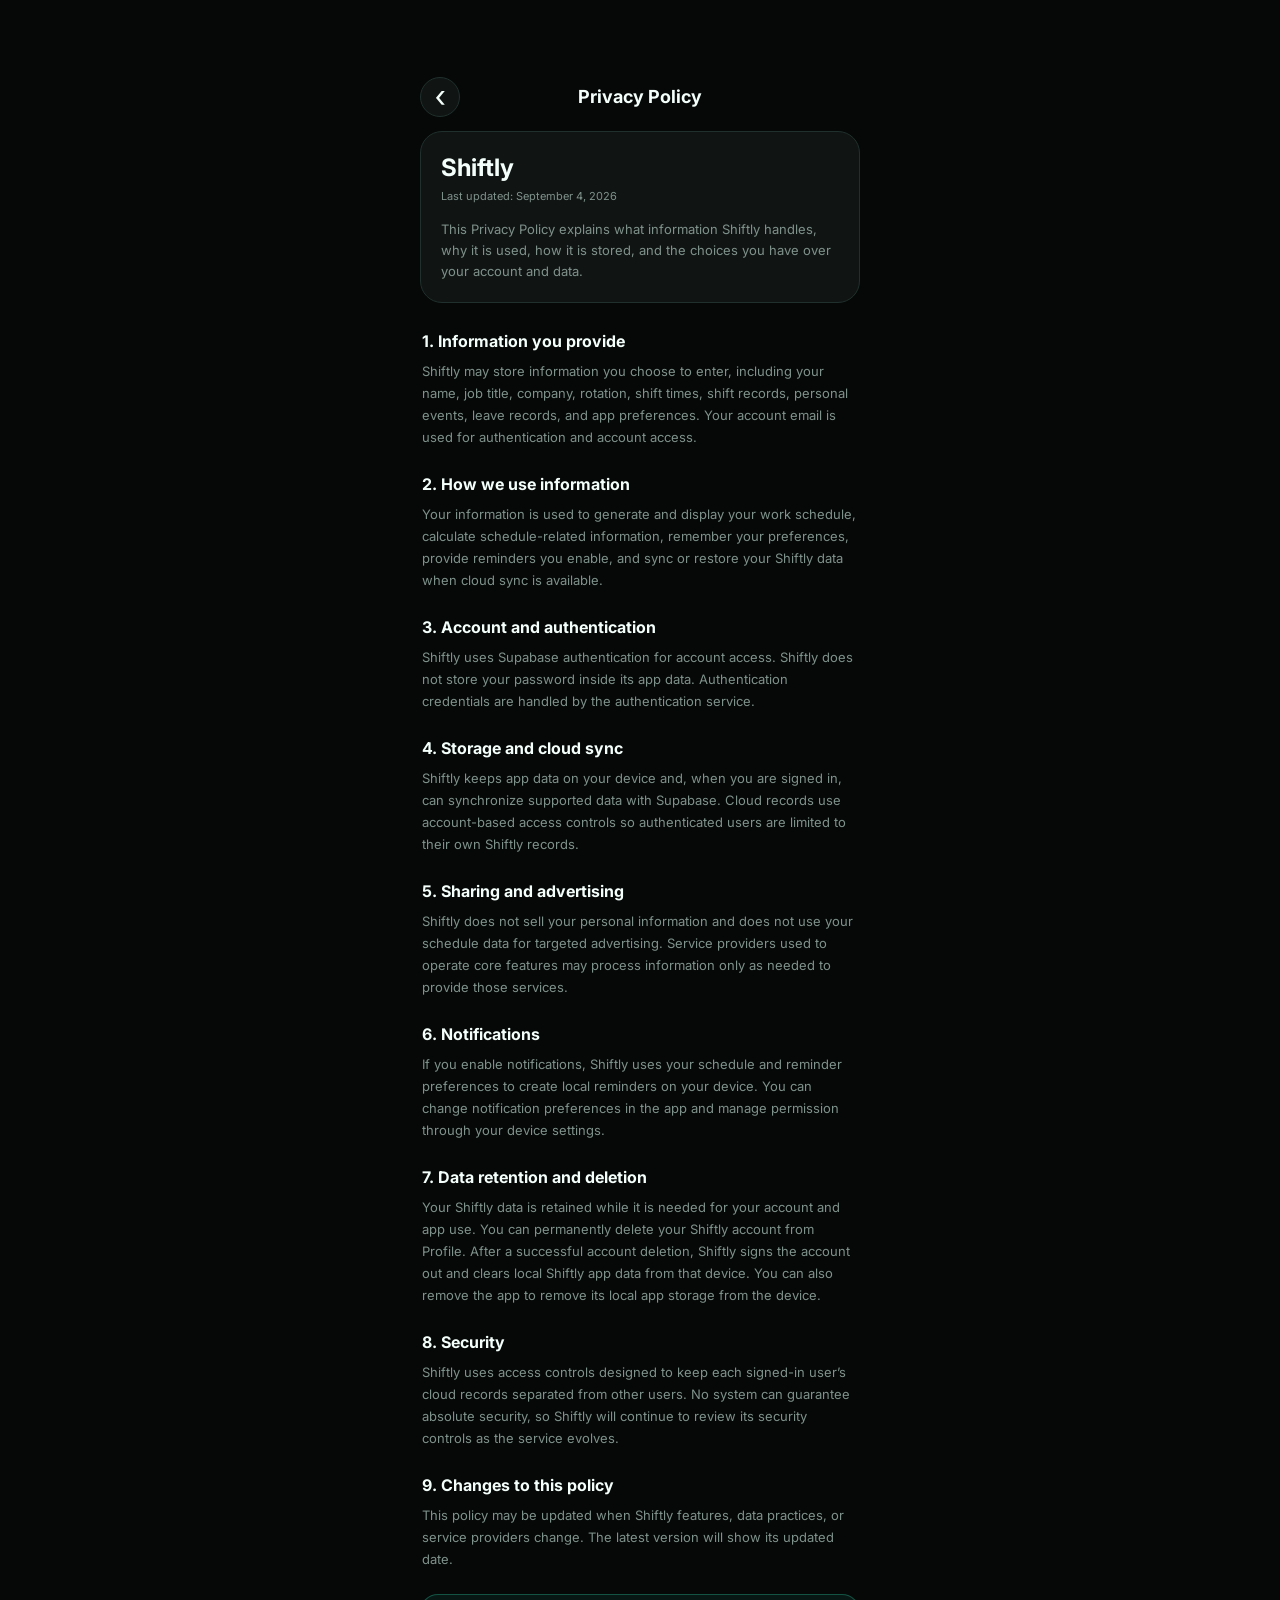
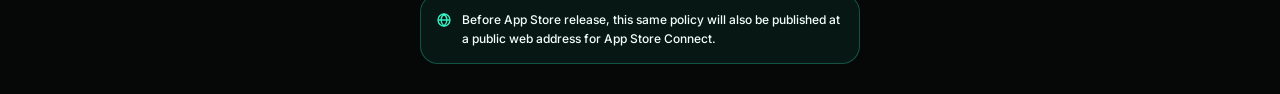
==== privacy-policy/index.html @ 614f9b38 "Add exact Privacy Policy page from app" ====
<!doctype html>
<html lang="en" dir="ltr" data-lang="en">
<head>
<meta charset="utf-8">
<meta name="viewport" content="width=device-width,initial-scale=1,viewport-fit=cover">
<meta name="theme-color" content="#050807">
<title>Shiftly — Privacy Policy</title>
<link rel="preconnect" href="https://fonts.googleapis.com">
<link rel="preconnect" href="https://fonts.gstatic.com" crossorigin>
<link href="https://fonts.googleapis.com/css2?family=Inter:wght@400;500;600;700&display=swap" rel="stylesheet">
<link rel="stylesheet" href="../styles.css">
</head>
<body>
<div class="screen">
<header class="header">
  <a class="backBtn" href="../privacy-security/" aria-label="Back"><span class="backArrow" data-en>‹</span><span class="backArrow" data-ar>›</span></a>
  <div class="headerTitle"><span data-en>Privacy Policy</span><span data-ar>سياسة الخصوصية</span></div>
  <div class="headerSpacer"></div>
</header>
<main class="content">
<section class="introCard">
  <div class="policyName">Shiftly</div>
  <div class="updated rtl-text"><span data-en>Last updated: September 4, 2026</span><span data-ar>آخر تحديث: ٤ سبتمبر ٢٠٢٦</span></div>
  <div class="intro rtl-text"><span data-en>This Privacy Policy explains what information Shiftly handles, why it is used, how it is stored, and the choices you have over your account and data.</span><span data-ar>توضح سياسة الخصوصية هذه المعلومات التي يتعامل معها Shiftly، وسبب استخدامها، وكيفية حفظها، والخيارات المتاحة لك للتحكم في حسابك وبياناتك.</span></div>
</section>
<section class="policySection"><div class="policySectionTitle rtl-text"><span data-en>1. Information you provide</span><span data-ar>١. المعلومات التي تقدمها</span></div><div class="policySectionBody rtl-text"><span data-en>Shiftly may store information you choose to enter, including your name, job title, company, rotation, shift times, shift records, personal events, leave records, and app preferences. Your account email is used for authentication and account access.</span><span data-ar>قد يحفظ Shiftly المعلومات التي تختار إدخالها، بما في ذلك الاسم والمسمى الوظيفي والشركة والروتيشن وأوقات الدوام وسجلات الدوام والأحداث الشخصية وسجلات الإجازات وإعدادات التطبيق. ويُستخدم بريد حسابك الإلكتروني لتسجيل الدخول والوصول إلى الحساب.</span></div></section>
<section class="policySection"><div class="policySectionTitle rtl-text"><span data-en>2. How we use information</span><span data-ar>٢. كيف نستخدم المعلومات</span></div><div class="policySectionBody rtl-text"><span data-en>Your information is used to generate and display your work schedule, calculate schedule-related information, remember your preferences, provide reminders you enable, and sync or restore your Shiftly data when cloud sync is available.</span><span data-ar>تُستخدم معلوماتك لإنشاء وعرض جدول عملك، وحساب المعلومات المرتبطة بالجدول، وحفظ تفضيلاتك، وتقديم التنبيهات التي تفعلها، ومزامنة أو استعادة بيانات Shiftly عند توفر المزامنة السحابية.</span></div></section>
<section class="policySection"><div class="policySectionTitle rtl-text"><span data-en>3. Account and authentication</span><span data-ar>٣. الحساب وتسجيل الدخول</span></div><div class="policySectionBody rtl-text"><span data-en>Shiftly uses Supabase authentication for account access. Shiftly does not store your password inside its app data. Authentication credentials are handled by the authentication service.</span><span data-ar>يستخدم Shiftly خدمة Supabase لتسجيل الدخول إلى الحساب. ولا يحفظ Shiftly كلمة مرورك ضمن بيانات التطبيق، إذ تتم معالجة بيانات تسجيل الدخول بواسطة خدمة المصادقة.</span></div></section>
<section class="policySection"><div class="policySectionTitle rtl-text"><span data-en>4. Storage and cloud sync</span><span data-ar>٤. التخزين والمزامنة السحابية</span></div><div class="policySectionBody rtl-text"><span data-en>Shiftly keeps app data on your device and, when you are signed in, can synchronize supported data with Supabase. Cloud records use account-based access controls so authenticated users are limited to their own Shiftly records.</span><span data-ar>يحتفظ Shiftly ببيانات التطبيق على جهازك، وعند تسجيل الدخول يمكنه مزامنة البيانات المدعومة مع Supabase. وتستخدم السجلات السحابية ضوابط وصول مرتبطة بالحساب بحيث يقتصر وصول المستخدم المسجل على سجلات Shiftly الخاصة به.</span></div></section>
<section class="policySection"><div class="policySectionTitle rtl-text"><span data-en>5. Sharing and advertising</span><span data-ar>٥. مشاركة البيانات والإعلانات</span></div><div class="policySectionBody rtl-text"><span data-en>Shiftly does not sell your personal information and does not use your schedule data for targeted advertising. Service providers used to operate core features may process information only as needed to provide those services.</span><span data-ar>لا يبيع Shiftly معلوماتك الشخصية، ولا يستخدم بيانات جدولك للإعلانات الموجهة. وقد تعالج الجهات التي تقدم خدمات أساسية للتطبيق المعلومات بالقدر اللازم فقط لتقديم تلك الخدمات.</span></div></section>
<section class="policySection"><div class="policySectionTitle rtl-text"><span data-en>6. Notifications</span><span data-ar>٦. التنبيهات</span></div><div class="policySectionBody rtl-text"><span data-en>If you enable notifications, Shiftly uses your schedule and reminder preferences to create local reminders on your device. You can change notification preferences in the app and manage permission through your device settings.</span><span data-ar>إذا فعّلت التنبيهات، يستخدم Shiftly جدولك وتفضيلات التذكير لإنشاء تنبيهات محلية على جهازك. ويمكنك تغيير إعدادات التنبيهات من داخل التطبيق وإدارة الإذن من إعدادات جهازك.</span></div></section>
<section class="policySection"><div class="policySectionTitle rtl-text"><span data-en>7. Data retention and deletion</span><span data-ar>٧. الاحتفاظ بالبيانات وحذفها</span></div><div class="policySectionBody rtl-text"><span data-en>Your Shiftly data is retained while it is needed for your account and app use. You can permanently delete your Shiftly account from Profile. After a successful account deletion, Shiftly signs the account out and clears local Shiftly app data from that device. You can also remove the app to remove its local app storage from the device.</span><span data-ar>يتم الاحتفاظ ببيانات Shiftly ما دامت لازمة لاستخدام حسابك والتطبيق. ويمكنك حذف حساب Shiftly نهائيًا من صفحة الملف الشخصي. وبعد نجاح حذف الحساب، يسجل Shiftly خروج الحساب ويمسح بيانات التطبيق المحلية الخاصة بـ Shiftly من ذلك الجهاز. كما يمكنك حذف التطبيق لإزالة تخزينه المحلي من الجهاز.</span></div></section>
<section class="policySection"><div class="policySectionTitle rtl-text"><span data-en>8. Security</span><span data-ar>٨. الأمان</span></div><div class="policySectionBody rtl-text"><span data-en>Shiftly uses access controls designed to keep each signed-in user’s cloud records separated from other users. No system can guarantee absolute security, so Shiftly will continue to review its security controls as the service evolves.</span><span data-ar>يستخدم Shiftly ضوابط وصول مصممة لفصل السجلات السحابية لكل مستخدم مسجل عن المستخدمين الآخرين. ولا يمكن لأي نظام ضمان الأمان المطلق، لذلك سيستمر Shiftly في مراجعة ضوابط الأمان مع تطور الخدمة.</span></div></section>
<section class="policySection"><div class="policySectionTitle rtl-text"><span data-en>9. Changes to this policy</span><span data-ar>٩. التغييرات على هذه السياسة</span></div><div class="policySectionBody rtl-text"><span data-en>This policy may be updated when Shiftly features, data practices, or service providers change. The latest version will show its updated date.</span><span data-ar>قد يتم تحديث هذه السياسة عند تغير ميزات Shiftly أو ممارسات البيانات أو الجهات المقدمة للخدمات. وستعرض أحدث نسخة تاريخ تحديثها.</span></div></section>
<section class="noteCard"><svg class="noteIcon" viewBox="0 0 24 24" aria-hidden="true"><circle cx="12" cy="12" r="9" fill="none" stroke="currentColor" stroke-width="2"/><path d="M3 12h18M12 3c3 3 4.5 6 4.5 9S15 18 12 21c-3-3-4.5-6-4.5-9S9 6 12 3z" fill="none" stroke="currentColor" stroke-width="2"/></svg><div class="noteText rtl-text"><span data-en>Before App Store release, this same policy will also be published at a public web address for App Store Connect.</span><span data-ar>قبل إصدار التطبيق في App Store، سيتم نشر السياسة نفسها أيضًا على رابط ويب عام لاستخدامه في App Store Connect.</span></div></section>
</main>
</div>
<script src="../app.js"></script>
</body>
</html>
---- styles.css ----
:root {
  --foreground: #F4FFFC;
  --background: #050807;
  --card: #101514;
  --primary: #35F2C2;
  --primary-foreground: #02110D;
  --muted-foreground: #7F918B;
  --border: #20302C;
}
* { box-sizing: border-box; }
html, body {
  margin: 0;
  min-height: 100%;
  background: var(--background);
  color: var(--foreground);
  font-family: "Inter", -apple-system, BlinkMacSystemFont, "Segoe UI", sans-serif;
  -webkit-font-smoothing: antialiased;
}
body { min-height: 100vh; }
a { color: inherit; text-decoration: none; }
.screen {
  width: 100%;
  max-width: 480px;
  min-height: 100vh;
  margin: 0 auto;
  background: var(--background);
  padding-bottom: 30px;
}
[data-ar] { display: none; }
html[data-lang="ar"] [data-en] { display: none; }
html[data-lang="ar"] [data-ar] { display: inline; }
html[data-lang="ar"] div[data-ar],
html[data-lang="ar"] p[data-ar] { display: block; }
html[data-lang="ar"] .rtl-text { text-align: right; direction: rtl; letter-spacing: 0; }
html[data-lang="ar"] .header,
html[data-lang="ar"] .row { flex-direction: row-reverse; }
.header {
  display: flex;
  flex-direction: row;
  align-items: center;
  padding: 77px 20px 14px;
  gap: 12px;
}
.backBtn {
  width: 40px;
  height: 40px;
  border-radius: 20px;
  border: .5px solid var(--border);
  display: flex;
  align-items: center;
  justify-content: center;
  background: var(--card);
}
.backBtn:active { opacity: .7; }
.backArrow {
  font-size: 32px;
  line-height: 34px;
  font-weight: 400;
  margin-top: -2px;
}
.headerTitle {
  flex: 1;
  text-align: center;
  font-size: 18px;
  line-height: 26px;
  font-weight: 700;
}
.headerSpacer { width: 40px; }
.content { padding: 0 20px; }
.brandCard {
  border: 1px solid var(--border);
  border-radius: 24px;
  padding: 24px 20px;
  margin-bottom: 14px;
  background: var(--card);
}
.brandName {
  font-size: 32px;
  line-height: 40px;
  font-weight: 700;
  letter-spacing: -0.7px;
}
.version {
  font-size: 12px;
  line-height: 19px;
  font-weight: 600;
  margin-top: 3px;
  margin-bottom: 13px;
  color: var(--primary);
}
.brandDescription {
  font-size: 13px;
  line-height: 21px;
  font-weight: 400;
  color: var(--muted-foreground);
}
.madeCard {
  border: 1px solid color-mix(in srgb, var(--primary) 25%, transparent);
  border-radius: 20px;
  padding: 17px 18px;
  margin-bottom: 24px;
  background: color-mix(in srgb, var(--primary) 8%, transparent);
}
.madeSectionTitle {
  font-size: 15px;
  line-height: 22px;
  font-weight: 700;
  margin-bottom: 5px;
  color: var(--primary);
}
.madeBody {
  font-size: 12px;
  line-height: 19px;
  color: var(--muted-foreground);
}
.sectionLabel {
  font-size: 10px;
  line-height: 18px;
  font-weight: 600;
  letter-spacing: 1.15px;
  margin-bottom: 9px;
  padding: 0 2px;
  color: var(--muted-foreground);
}
html[data-lang="ar"] .sectionLabel {
  font-size: 12px;
  letter-spacing: 0;
  text-align: right;
  direction: rtl;
  line-height: 22px;
}
.card {
  border-radius: 20px;
  overflow: hidden;
  margin-bottom: 22px;
  background: var(--card);
}
.row {
  min-height: 72px;
  display: flex;
  flex-direction: row;
  align-items: center;
  padding: 13px 16px;
  border-bottom: .5px solid var(--border);
}
.row:last-child { border-bottom: none; }
.row:active { opacity: .68; }
.rowText { flex: 1; }
.linkTitle {
  font-size: 15px;
  line-height: 22px;
  font-weight: 600;
}
.linkSubtitle {
  font-size: 11px;
  line-height: 17px;
  margin-top: 2px;
  color: var(--muted-foreground);
}
.email {
  font-size: 12px;
  line-height: 19px;
  font-weight: 600;
  margin-top: 2px;
  color: var(--primary);
}
.chevron {
  font-size: 28px;
  line-height: 30px;
  font-weight: 400;
  color: var(--muted-foreground);
}
.footerWrap {
  display: flex;
  flex-direction: column;
  align-items: center;
  justify-content: center;
  margin-top: 4px;
  padding-bottom: 4px;
}
.footer {
  width: 100%;
  font-size: 11px;
  line-height: 18px;
  text-align: center;
  direction: ltr;
  color: var(--muted-foreground);
}
.footerMadeBy {
  width: 100%;
  font-size: 10px;
  line-height: 16px;
  font-weight: 500;
  text-align: center;
  direction: ltr;
  margin-top: 3px;
  opacity: .82;
  color: var(--muted-foreground);
}
.hero {
  border: 1px solid var(--border);
  border-radius: 22px;
  padding: 20px;
  margin-bottom: 24px;
  background: var(--card);
}
.hero.termsHero { margin-bottom: 22px; }
.heroTitle {
  font-size: 20px;
  line-height: 28px;
  font-weight: 700;
  margin-bottom: 7px;
}
.heroBody {
  font-size: 13px;
  line-height: 21px;
  color: var(--muted-foreground);
}
.item {
  padding: 15px 16px;
  border-bottom: .5px solid var(--border);
}
.item:last-child { border-bottom: none; }
.helpItem { padding: 16px; }
.itemTitle {
  font-size: 14px;
  line-height: 21px;
  font-weight: 600;
  margin-bottom: 3px;
}
.helpItem .itemTitle { margin-bottom: 4px; }
.itemBody {
  font-size: 12px;
  line-height: 19px;
  color: var(--muted-foreground);
}
.policyRow {
  min-height: 72px;
  display: flex;
  flex-direction: row;
  align-items: center;
  padding: 13px 16px;
  border-bottom: .5px solid var(--border);
}
html[data-lang="ar"] .policyRow { flex-direction: row-reverse; }
.policyText { flex: 1; }
.policyTitle {
  font-size: 15px;
  line-height: 22px;
  font-weight: 600;
}
.policySubtitle {
  font-size: 11px;
  line-height: 17px;
  margin-top: 2px;
  color: var(--muted-foreground);
}
.introCard {
  border: 1px solid var(--border);
  border-radius: 22px;
  padding: 20px;
  margin-bottom: 26px;
  background: var(--card);
}
.policyName {
  font-size: 24px;
  line-height: 32px;
  font-weight: 700;
}
.updated {
  font-size: 11px;
  line-height: 18px;
  margin-top: 3px;
  color: var(--muted-foreground);
}
.intro {
  font-size: 13px;
  line-height: 21px;
  margin-top: 14px;
  color: var(--muted-foreground);
}
.policySection {
  margin-bottom: 24px;
  padding: 0 2px;
}
.policySectionTitle {
  font-size: 16px;
  line-height: 24px;
  font-weight: 700;
  margin-bottom: 7px;
}
.policySectionBody {
  font-size: 13px;
  line-height: 22px;
  color: var(--muted-foreground);
}
.noteCard {
  border: 1px solid color-mix(in srgb, var(--primary) 27%, transparent);
  border-radius: 18px;
  padding: 15px;
  display: flex;
  flex-direction: row;
  align-items: flex-start;
  gap: 10px;
  background: color-mix(in srgb, var(--primary) 7%, transparent);
}
.noteIcon {
  width: 16px;
  height: 16px;
  flex: 0 0 16px;
  color: var(--primary);
  margin-top: 2px;
}
.noteText {
  flex: 1;
  font-size: 12px;
  line-height: 19px;
  font-weight: 500;
}
.sectionCard {
  border-radius: 18px;
  padding: 16px;
  margin-bottom: 12px;
  background: var(--card);
}
.sectionCardTitle {
  font-size: 14px;
  line-height: 21px;
  font-weight: 600;
  margin-bottom: 6px;
}
.sectionCardBody {
  font-size: 12px;
  line-height: 20px;
  color: var(--muted-foreground);
}
.termsFooter {
  font-size: 11px;
  line-height: 18px;
  text-align: center;
  margin-top: 8px;
  color: var(--muted-foreground);
}
.supportVersion {
  font-size: 11px;
  line-height: 18px;
  text-align: center;
  margin-top: 2px;
  color: var(--muted-foreground);
}
@media (max-width: 520px) {
  .screen { max-width: none; }
}
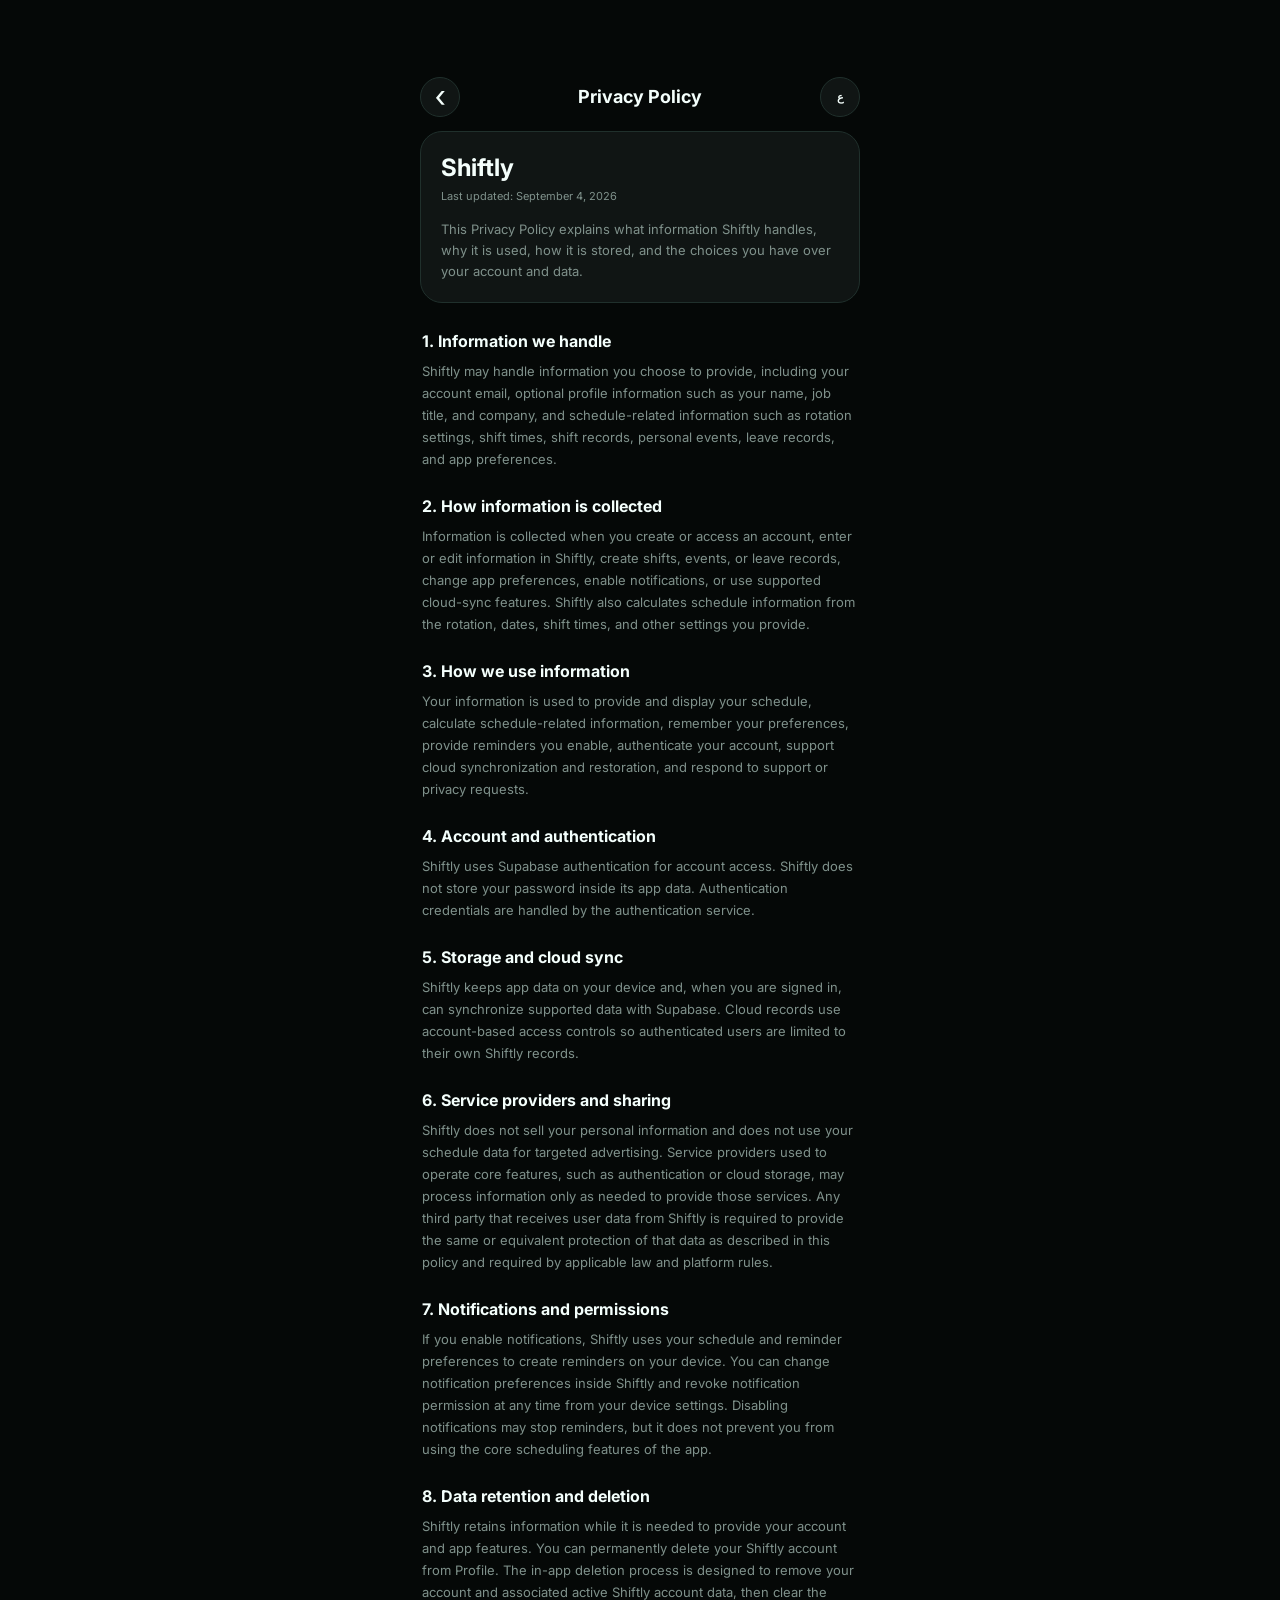
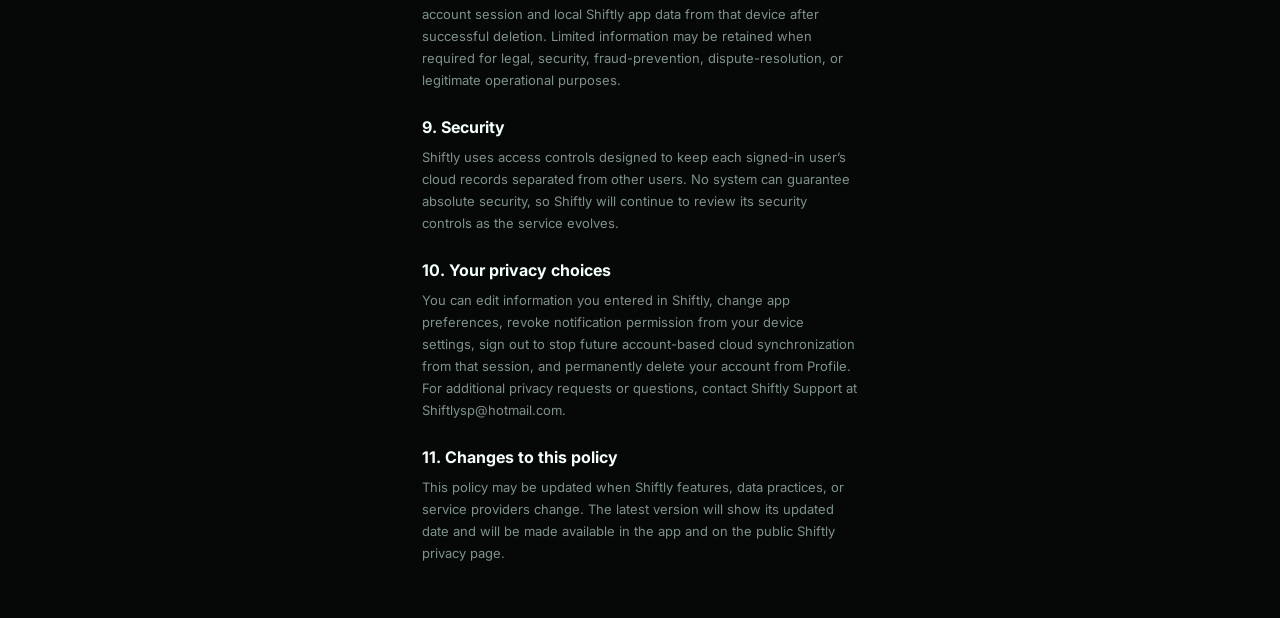
==== commit 40265caa: "Keep in-app privacy page aligned with public policy" ====
--- a/privacy-policy/index.html
+++ b/privacy-policy/index.html
@@ -23,18 +23,19 @@
   <div class="updated rtl-text"><span data-en>Last updated: September 4, 2026</span><span data-ar>آخر تحديث: ٤ سبتمبر ٢٠٢٦</span></div>
   <div class="intro rtl-text"><span data-en>This Privacy Policy explains what information Shiftly handles, why it is used, how it is stored, and the choices you have over your account and data.</span><span data-ar>توضح سياسة الخصوصية هذه المعلومات التي يتعامل معها Shiftly، وسبب استخدامها، وكيفية حفظها، والخيارات المتاحة لك للتحكم في حسابك وبياناتك.</span></div>
 </section>
-<section class="policySection"><div class="policySectionTitle rtl-text"><span data-en>1. Information you provide</span><span data-ar>١. المعلومات التي تقدمها</span></div><div class="policySectionBody rtl-text"><span data-en>Shiftly may store information you choose to enter, including your name, job title, company, rotation, shift times, shift records, personal events, leave records, and app preferences. Your account email is used for authentication and account access.</span><span data-ar>قد يحفظ Shiftly المعلومات التي تختار إدخالها، بما في ذلك الاسم والمسمى الوظيفي والشركة والروتيشن وأوقات الدوام وسجلات الدوام والأحداث الشخصية وسجلات الإجازات وإعدادات التطبيق. ويُستخدم بريد حسابك الإلكتروني لتسجيل الدخول والوصول إلى الحساب.</span></div></section>
-<section class="policySection"><div class="policySectionTitle rtl-text"><span data-en>2. How we use information</span><span data-ar>٢. كيف نستخدم المعلومات</span></div><div class="policySectionBody rtl-text"><span data-en>Your information is used to generate and display your work schedule, calculate schedule-related information, remember your preferences, provide reminders you enable, and sync or restore your Shiftly data when cloud sync is available.</span><span data-ar>تُستخدم معلوماتك لإنشاء وعرض جدول عملك، وحساب المعلومات المرتبطة بالجدول، وحفظ تفضيلاتك، وتقديم التنبيهات التي تفعلها، ومزامنة أو استعادة بيانات Shiftly عند توفر المزامنة السحابية.</span></div></section>
-<section class="policySection"><div class="policySectionTitle rtl-text"><span data-en>3. Account and authentication</span><span data-ar>٣. الحساب وتسجيل الدخول</span></div><div class="policySectionBody rtl-text"><span data-en>Shiftly uses Supabase authentication for account access. Shiftly does not store your password inside its app data. Authentication credentials are handled by the authentication service.</span><span data-ar>يستخدم Shiftly خدمة Supabase لتسجيل الدخول إلى الحساب. ولا يحفظ Shiftly كلمة مرورك ضمن بيانات التطبيق، إذ تتم معالجة بيانات تسجيل الدخول بواسطة خدمة المصادقة.</span></div></section>
-<section class="policySection"><div class="policySectionTitle rtl-text"><span data-en>4. Storage and cloud sync</span><span data-ar>٤. التخزين والمزامنة السحابية</span></div><div class="policySectionBody rtl-text"><span data-en>Shiftly keeps app data on your device and, when you are signed in, can synchronize supported data with Supabase. Cloud records use account-based access controls so authenticated users are limited to their own Shiftly records.</span><span data-ar>يحتفظ Shiftly ببيانات التطبيق على جهازك، وعند تسجيل الدخول يمكنه مزامنة البيانات المدعومة مع Supabase. وتستخدم السجلات السحابية ضوابط وصول مرتبطة بالحساب بحيث يقتصر وصول المستخدم المسجل على سجلات Shiftly الخاصة به.</span></div></section>
-<section class="policySection"><div class="policySectionTitle rtl-text"><span data-en>5. Sharing and advertising</span><span data-ar>٥. مشاركة البيانات والإعلانات</span></div><div class="policySectionBody rtl-text"><span data-en>Shiftly does not sell your personal information and does not use your schedule data for targeted advertising. Service providers used to operate core features may process information only as needed to provide those services.</span><span data-ar>لا يبيع Shiftly معلوماتك الشخصية، ولا يستخدم بيانات جدولك للإعلانات الموجهة. وقد تعالج الجهات التي تقدم خدمات أساسية للتطبيق المعلومات بالقدر اللازم فقط لتقديم تلك الخدمات.</span></div></section>
-<section class="policySection"><div class="policySectionTitle rtl-text"><span data-en>6. Notifications</span><span data-ar>٦. التنبيهات</span></div><div class="policySectionBody rtl-text"><span data-en>If you enable notifications, Shiftly uses your schedule and reminder preferences to create local reminders on your device. You can change notification preferences in the app and manage permission through your device settings.</span><span data-ar>إذا فعّلت التنبيهات، يستخدم Shiftly جدولك وتفضيلات التذكير لإنشاء تنبيهات محلية على جهازك. ويمكنك تغيير إعدادات التنبيهات من داخل التطبيق وإدارة الإذن من إعدادات جهازك.</span></div></section>
-<section class="policySection"><div class="policySectionTitle rtl-text"><span data-en>7. Data retention and deletion</span><span data-ar>٧. الاحتفاظ بالبيانات وحذفها</span></div><div class="policySectionBody rtl-text"><span data-en>Your Shiftly data is retained while it is needed for your account and app use. You can permanently delete your Shiftly account from Profile. After a successful account deletion, Shiftly signs the account out and clears local Shiftly app data from that device. You can also remove the app to remove its local app storage from the device.</span><span data-ar>يتم الاحتفاظ ببيانات Shiftly ما دامت لازمة لاستخدام حسابك والتطبيق. ويمكنك حذف حساب Shiftly نهائيًا من صفحة الملف الشخصي. وبعد نجاح حذف الحساب، يسجل Shiftly خروج الحساب ويمسح بيانات التطبيق المحلية الخاصة بـ Shiftly من ذلك الجهاز. كما يمكنك حذف التطبيق لإزالة تخزينه المحلي من الجهاز.</span></div></section>
-<section class="policySection"><div class="policySectionTitle rtl-text"><span data-en>8. Security</span><span data-ar>٨. الأمان</span></div><div class="policySectionBody rtl-text"><span data-en>Shiftly uses access controls designed to keep each signed-in user’s cloud records separated from other users. No system can guarantee absolute security, so Shiftly will continue to review its security controls as the service evolves.</span><span data-ar>يستخدم Shiftly ضوابط وصول مصممة لفصل السجلات السحابية لكل مستخدم مسجل عن المستخدمين الآخرين. ولا يمكن لأي نظام ضمان الأمان المطلق، لذلك سيستمر Shiftly في مراجعة ضوابط الأمان مع تطور الخدمة.</span></div></section>
-<section class="policySection"><div class="policySectionTitle rtl-text"><span data-en>9. Changes to this policy</span><span data-ar>٩. التغييرات على هذه السياسة</span></div><div class="policySectionBody rtl-text"><span data-en>This policy may be updated when Shiftly features, data practices, or service providers change. The latest version will show its updated date.</span><span data-ar>قد يتم تحديث هذه السياسة عند تغير ميزات Shiftly أو ممارسات البيانات أو الجهات المقدمة للخدمات. وستعرض أحدث نسخة تاريخ تحديثها.</span></div></section>
-<section class="noteCard"><svg class="noteIcon" viewBox="0 0 24 24" aria-hidden="true"><circle cx="12" cy="12" r="9" fill="none" stroke="currentColor" stroke-width="2"/><path d="M3 12h18M12 3c3 3 4.5 6 4.5 9S15 18 12 21c-3-3-4.5-6-4.5-9S9 6 12 3z" fill="none" stroke="currentColor" stroke-width="2"/></svg><div class="noteText rtl-text"><span data-en>Before App Store release, this same policy will also be published at a public web address for App Store Connect.</span><span data-ar>قبل إصدار التطبيق في App Store، سيتم نشر السياسة نفسها أيضًا على رابط ويب عام لاستخدامه في App Store Connect.</span></div></section>
+<section class="policySection"><div class="policySectionTitle rtl-text"><span data-en>1. Information we handle</span><span data-ar>١. المعلومات التي نتعامل معها</span></div><div class="policySectionBody rtl-text"><span data-en>Shiftly may handle information you choose to provide, including your account email, optional profile information such as your name, job title, and company, and schedule-related information such as rotation settings, shift times, shift records, personal events, leave records, and app preferences.</span><span data-ar>قد يتعامل Shiftly مع المعلومات التي تختار تقديمها، بما في ذلك بريد حسابك الإلكتروني، ومعلومات الملف الشخصي الاختيارية مثل الاسم والمسمى الوظيفي والشركة، والمعلومات المرتبطة بالجدول مثل إعدادات الروتيشن وأوقات الدوام وسجلات الدوام والأحداث الشخصية وسجلات الإجازات وإعدادات التطبيق.</span></div></section>
+<section class="policySection"><div class="policySectionTitle rtl-text"><span data-en>2. How information is collected</span><span data-ar>٢. كيف يتم جمع المعلومات</span></div><div class="policySectionBody rtl-text"><span data-en>Information is collected when you create or access an account, enter or edit information in Shiftly, create shifts, events, or leave records, change app preferences, enable notifications, or use supported cloud-sync features. Shiftly also calculates schedule information from the rotation, dates, shift times, and other settings you provide.</span><span data-ar>يتم جمع المعلومات عندما تنشئ حسابًا أو تدخل إليه، أو تضيف أو تعدل معلومات داخل Shiftly، أو تنشئ دوامًا أو حدثًا أو سجل إجازة، أو تغير إعدادات التطبيق، أو تفعل التنبيهات، أو تستخدم ميزات المزامنة السحابية المدعومة. كما يحسب Shiftly معلومات الجدول اعتمادًا على الروتيشن والتواريخ وأوقات الدوام والإعدادات الأخرى التي تقدمها.</span></div></section>
+<section class="policySection"><div class="policySectionTitle rtl-text"><span data-en>3. How we use information</span><span data-ar>٣. كيف نستخدم المعلومات</span></div><div class="policySectionBody rtl-text"><span data-en>Your information is used to provide and display your schedule, calculate schedule-related information, remember your preferences, provide reminders you enable, authenticate your account, support cloud synchronization and restoration, and respond to support or privacy requests.</span><span data-ar>تُستخدم معلوماتك لتوفير وعرض جدولك، وحساب المعلومات المرتبطة بالجدول، وحفظ تفضيلاتك، وتقديم التنبيهات التي تفعلها، وتسجيل الدخول إلى حسابك، ودعم المزامنة والاستعادة السحابية، والرد على طلبات الدعم أو الخصوصية.</span></div></section>
+<section class="policySection"><div class="policySectionTitle rtl-text"><span data-en>4. Account and authentication</span><span data-ar>٤. الحساب وتسجيل الدخول</span></div><div class="policySectionBody rtl-text"><span data-en>Shiftly uses Supabase authentication for account access. Shiftly does not store your password inside its app data. Authentication credentials are handled by the authentication service.</span><span data-ar>يستخدم Shiftly خدمة Supabase لتسجيل الدخول إلى الحساب. ولا يحفظ Shiftly كلمة مرورك ضمن بيانات التطبيق، إذ تتم معالجة بيانات تسجيل الدخول بواسطة خدمة المصادقة.</span></div></section>
+<section class="policySection"><div class="policySectionTitle rtl-text"><span data-en>5. Storage and cloud sync</span><span data-ar>٥. التخزين والمزامنة السحابية</span></div><div class="policySectionBody rtl-text"><span data-en>Shiftly keeps app data on your device and, when you are signed in, can synchronize supported data with Supabase. Cloud records use account-based access controls so authenticated users are limited to their own Shiftly records.</span><span data-ar>يحتفظ Shiftly ببيانات التطبيق على جهازك، وعند تسجيل الدخول يمكنه مزامنة البيانات المدعومة مع Supabase. وتستخدم السجلات السحابية ضوابط وصول مرتبطة بالحساب بحيث يقتصر وصول المستخدم المسجل على سجلات Shiftly الخاصة به.</span></div></section>
+<section class="policySection"><div class="policySectionTitle rtl-text"><span data-en>6. Service providers and sharing</span><span data-ar>٦. مقدمو الخدمات ومشاركة البيانات</span></div><div class="policySectionBody rtl-text"><span data-en>Shiftly does not sell your personal information and does not use your schedule data for targeted advertising. Service providers used to operate core features, such as authentication or cloud storage, may process information only as needed to provide those services. Any third party that receives user data from Shiftly is required to provide the same or equivalent protection of that data as described in this policy and required by applicable law and platform rules.</span><span data-ar>لا يبيع Shiftly معلوماتك الشخصية، ولا يستخدم بيانات جدولك للإعلانات الموجهة. وقد يعالج مقدمو الخدمات المستخدمون لتشغيل الميزات الأساسية، مثل تسجيل الدخول أو التخزين السحابي، المعلومات بالقدر اللازم فقط لتقديم تلك الخدمات. وأي طرف ثالث يستلم بيانات المستخدم من Shiftly يكون مطالبًا بتوفير مستوى حماية مماثل أو مكافئ لما هو موضح في هذه السياسة وما تتطلبه الأنظمة المعمول بها ومتطلبات المنصة.</span></div></section>
+<section class="policySection"><div class="policySectionTitle rtl-text"><span data-en>7. Notifications and permissions</span><span data-ar>٧. التنبيهات والأذونات</span></div><div class="policySectionBody rtl-text"><span data-en>If you enable notifications, Shiftly uses your schedule and reminder preferences to create reminders on your device. You can change notification preferences inside Shiftly and revoke notification permission at any time from your device settings. Disabling notifications may stop reminders, but it does not prevent you from using the core scheduling features of the app.</span><span data-ar>إذا فعّلت التنبيهات، يستخدم Shiftly جدولك وتفضيلات التذكير لإنشاء تنبيهات على جهازك. ويمكنك تغيير إعدادات التنبيهات داخل Shiftly وسحب إذن التنبيهات في أي وقت من إعدادات جهازك. وقد يؤدي تعطيل التنبيهات إلى إيقاف التذكيرات، لكنه لا يمنعك من استخدام ميزات تنظيم الجدول الأساسية في التطبيق.</span></div></section>
+<section class="policySection"><div class="policySectionTitle rtl-text"><span data-en>8. Data retention and deletion</span><span data-ar>٨. الاحتفاظ بالبيانات وحذفها</span></div><div class="policySectionBody rtl-text"><span data-en>Shiftly retains information while it is needed to provide your account and app features. You can permanently delete your Shiftly account from Profile. The in-app deletion process is designed to remove your account and associated active Shiftly account data, then clear the account session and local Shiftly app data from that device after successful deletion. Limited information may be retained when required for legal, security, fraud-prevention, dispute-resolution, or legitimate operational purposes.</span><span data-ar>يحتفظ Shiftly بالمعلومات ما دامت لازمة لتوفير حسابك وميزات التطبيق. ويمكنك حذف حساب Shiftly نهائيًا من صفحة الملف الشخصي. صُممت عملية الحذف داخل التطبيق لإزالة حسابك وبيانات حساب Shiftly النشطة المرتبطة به، ثم مسح جلسة الحساب وبيانات Shiftly المحلية من ذلك الجهاز بعد نجاح الحذف. وقد يتم الاحتفاظ بقدر محدود من المعلومات عندما يكون ذلك مطلوبًا لأسباب نظامية أو أمنية أو لمنع الاحتيال أو حل النزاعات أو لأغراض تشغيلية مشروعة.</span></div></section>
+<section class="policySection"><div class="policySectionTitle rtl-text"><span data-en>9. Security</span><span data-ar>٩. الأمان</span></div><div class="policySectionBody rtl-text"><span data-en>Shiftly uses access controls designed to keep each signed-in user’s cloud records separated from other users. No system can guarantee absolute security, so Shiftly will continue to review its security controls as the service evolves.</span><span data-ar>يستخدم Shiftly ضوابط وصول مصممة لفصل السجلات السحابية لكل مستخدم مسجل عن المستخدمين الآخرين. ولا يمكن لأي نظام ضمان الأمان المطلق، لذلك سيستمر Shiftly في مراجعة ضوابط الأمان مع تطور الخدمة.</span></div></section>
+<section class="policySection"><div class="policySectionTitle rtl-text"><span data-en>10. Your privacy choices</span><span data-ar>١٠. خيارات الخصوصية</span></div><div class="policySectionBody rtl-text"><span data-en>You can edit information you entered in Shiftly, change app preferences, revoke notification permission from your device settings, sign out to stop future account-based cloud synchronization from that session, and permanently delete your account from Profile. For additional privacy requests or questions, contact Shiftly Support at Shiftlysp@hotmail.com.</span><span data-ar>يمكنك تعديل المعلومات التي أدخلتها في Shiftly، وتغيير إعدادات التطبيق، وسحب إذن التنبيهات من إعدادات جهازك، وتسجيل الخروج لإيقاف المزامنة السحابية المرتبطة بالحساب من تلك الجلسة، وحذف حسابك نهائيًا من صفحة الملف الشخصي. ولأي طلبات أو أسئلة إضافية متعلقة بالخصوصية، تواصل مع دعم Shiftly عبر Shiftlysp@hotmail.com.</span></div></section>
+<section class="policySection"><div class="policySectionTitle rtl-text"><span data-en>11. Changes to this policy</span><span data-ar>١١. التغييرات على هذه السياسة</span></div><div class="policySectionBody rtl-text"><span data-en>This policy may be updated when Shiftly features, data practices, or service providers change. The latest version will show its updated date and will be made available in the app and on the public Shiftly privacy page.</span><span data-ar>قد يتم تحديث هذه السياسة عند تغير ميزات Shiftly أو ممارسات البيانات أو مقدمي الخدمات. وستعرض أحدث نسخة تاريخ تحديثها، وستتوفر داخل التطبيق وعلى صفحة الخصوصية العامة الخاصة بـ Shiftly.</span></div></section>
 </main>
 </div>
 <script src="../app.js"></script>
 </body>
-</html>
+</html>
